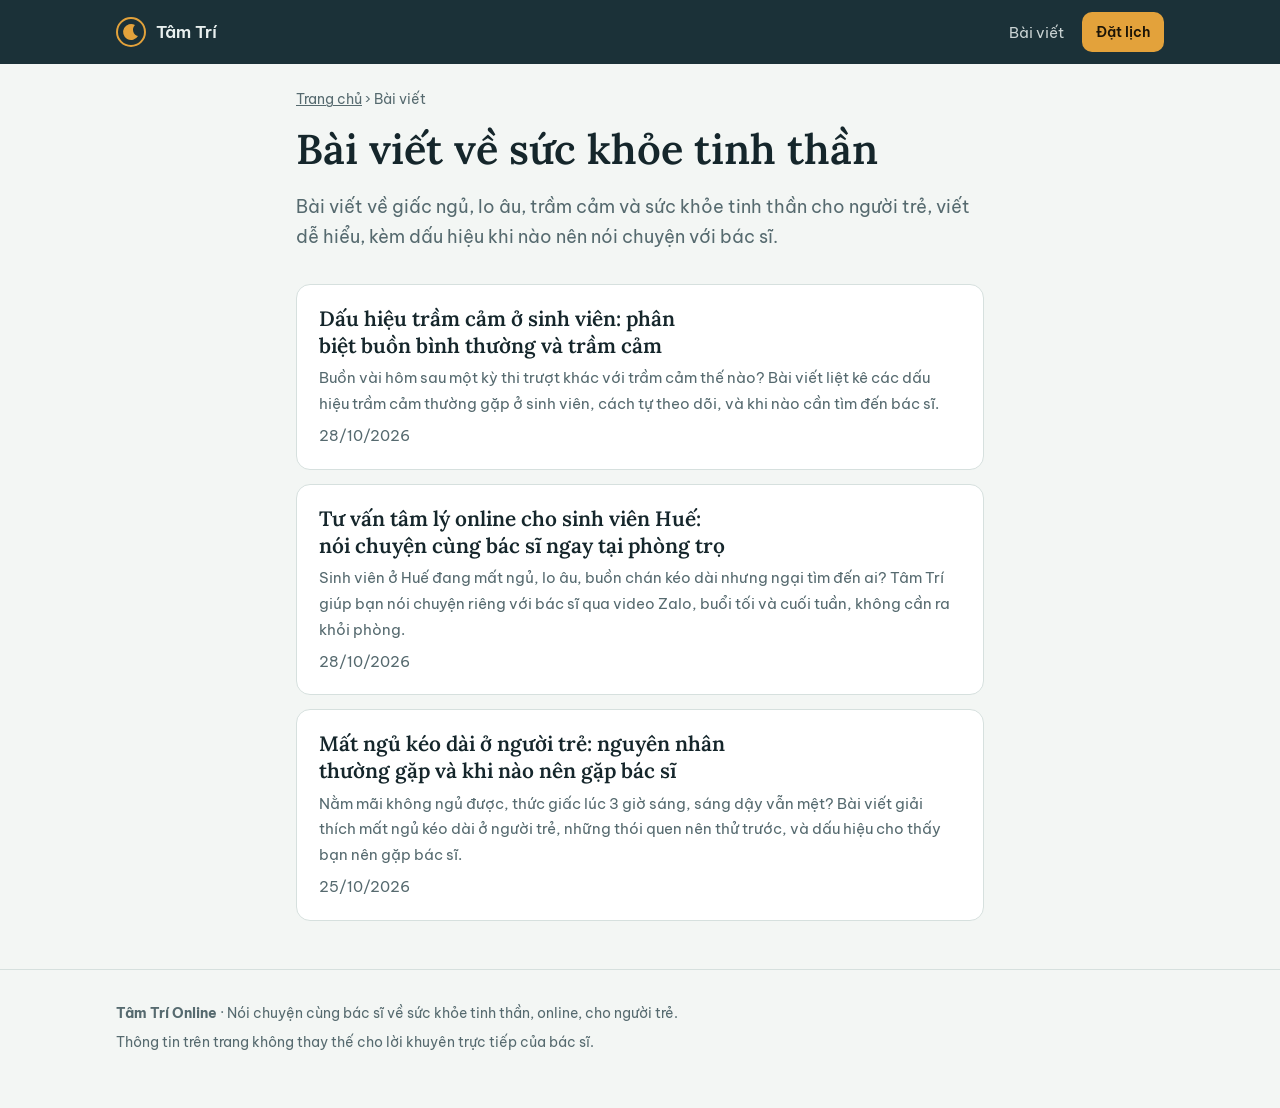
==== bai-viet/index.html @ 5c96f484 "Thêm cụm bài SEO cho sinh viên Huế Một trang chính về tư vấn tâm lý online cho sinh viên Huế (đăng n" ====
<!doctype html>
<html lang="vi">
<head>
<meta charset="utf-8">
<meta name="viewport" content="width=device-width, initial-scale=1, viewport-fit=cover">
<title>Bài viết về sức khỏe tinh thần cho người trẻ | Tâm Trí Online</title>
<meta name="description" content="Bài viết về giấc ngủ, lo âu, trầm cảm và sức khỏe tinh thần cho người trẻ, viết dễ hiểu, kèm dấu hiệu khi nào nên nói chuyện với bác sĩ.">
<link rel="canonical" href="https://tamtri.shopyte.vn/bai-viet/">
<meta property="og:type" content="website">
<meta property="og:title" content="Bài viết về sức khỏe tinh thần cho người trẻ | Tâm Trí Online">
<meta property="og:description" content="Bài viết về giấc ngủ, lo âu, trầm cảm và sức khỏe tinh thần cho người trẻ, viết dễ hiểu, kèm dấu hiệu khi nào nên nói chuyện với bác sĩ.">
<meta property="og:image" content="https://tamtri.shopyte.vn/bac-si-thu-hang.jpg">
<meta property="og:url" content="https://tamtri.shopyte.vn/bai-viet/">
<meta property="og:locale" content="vi_VN">
<meta property="og:site_name" content="Tâm Trí Online">
<meta name="twitter:card" content="summary_large_image">
<link rel="icon" href="../favicon.svg" type="image/svg+xml">
<link rel="stylesheet" href="https://fonts.googleapis.com/css2?family=Be+Vietnam+Pro:wght@400;500;600;700&family=Lora:ital,wght@0,500;0,600;1,500&display=swap">
<link rel="stylesheet" href="../assets/blog.css">
<script type="application/ld+json">{"@context":"https://schema.org","@type":"Blog","name":"Bài viết Tâm Trí Online","url":"https://tamtri.shopyte.vn/bai-viet/","inLanguage":"vi","blogPost":[{"@type":"BlogPosting","headline":"Dấu hiệu trầm cảm ở sinh viên: phân biệt buồn bình thường và trầm cảm","url":"https://tamtri.shopyte.vn/bai-viet/dau-hieu-tram-cam-o-sinh-vien/","datePublished":"2026-10-28"},{"@type":"BlogPosting","headline":"Tư vấn tâm lý online cho sinh viên Huế: nói chuyện cùng bác sĩ ngay tại phòng trọ","url":"https://tamtri.shopyte.vn/bai-viet/tu-van-tam-ly-sinh-vien-hue/","datePublished":"2026-10-28"},{"@type":"BlogPosting","headline":"Mất ngủ kéo dài ở người trẻ: nguyên nhân thường gặp và khi nào nên gặp bác sĩ","url":"https://tamtri.shopyte.vn/bai-viet/mat-ngu-keo-dai/","datePublished":"2026-10-25"}]}</script>
</head>
<body>
<nav class="nav" aria-label="Điều hướng">
  <div class="wrap">
    <a class="brand" href="../">
      <svg width="30" height="30" viewBox="0 0 30 30" aria-hidden="true"><circle cx="15" cy="15" r="14" fill="none" stroke="var(--lamp)" stroke-width="2"/><path d="M19 8a8 8 0 1 0 3 11 6.5 6.5 0 0 1-3-11z" fill="var(--lamp)"/></svg>
      Tâm Trí
    </a>
    <div class="nav-links">
      <a href="../bai-viet/">Bài viết</a>
      <a class="btn small" href="../dat-lich/">Đặt lịch</a>
    </div>
  </div>
</nav>
<main class="wrap narrow">
  <div class="crumbs"><a href="../">Trang chủ</a> › Bài viết</div>
  <h1>Bài viết về sức khỏe tinh thần</h1>
  <p class="sapo">Bài viết về giấc ngủ, lo âu, trầm cảm và sức khỏe tinh thần cho người trẻ, viết dễ hiểu, kèm dấu hiệu khi nào nên nói chuyện với bác sĩ.</p>
  <div class="list" style="margin-top:24px"><a class="card" href="https://tamtri.shopyte.vn/bai-viet/dau-hieu-tram-cam-o-sinh-vien/"><h2>Dấu hiệu trầm cảm ở sinh viên: phân biệt buồn bình thường và trầm cảm</h2><p>Buồn vài hôm sau một kỳ thi trượt khác với trầm cảm thế nào? Bài viết liệt kê các dấu hiệu trầm cảm thường gặp ở sinh viên, cách tự theo dõi, và khi nào cần tìm đến bác sĩ.</p><p class="meta">28/10/2026</p></a>
<a class="card" href="https://tamtri.shopyte.vn/bai-viet/tu-van-tam-ly-sinh-vien-hue/"><h2>Tư vấn tâm lý online cho sinh viên Huế: nói chuyện cùng bác sĩ ngay tại phòng trọ</h2><p>Sinh viên ở Huế đang mất ngủ, lo âu, buồn chán kéo dài nhưng ngại tìm đến ai? Tâm Trí giúp bạn nói chuyện riêng với bác sĩ qua video Zalo, buổi tối và cuối tuần, không cần ra khỏi phòng.</p><p class="meta">28/10/2026</p></a>
<a class="card" href="https://tamtri.shopyte.vn/bai-viet/mat-ngu-keo-dai/"><h2>Mất ngủ kéo dài ở người trẻ: nguyên nhân thường gặp và khi nào nên gặp bác sĩ</h2><p>Nằm mãi không ngủ được, thức giấc lúc 3 giờ sáng, sáng dậy vẫn mệt? Bài viết giải thích mất ngủ kéo dài ở người trẻ, những thói quen nên thử trước, và dấu hiệu cho thấy bạn nên gặp bác sĩ.</p><p class="meta">25/10/2026</p></a></div>
</main>
<footer>
  <div class="wrap">
    <p><b>Tâm Trí Online</b> · Nói chuyện cùng bác sĩ về sức khỏe tinh thần, online, cho người trẻ.</p>
    <p>Thông tin trên trang không thay thế cho lời khuyên trực tiếp của bác sĩ.</p>
  </div>
</footer>
</body>
</html>
---- assets/blog.css ----
/* Tâm Trí: style cho mục Bài viết, cùng bảng màu với trang chính */
[hidden] { display: none !important; }
:root {
  --paper: #f3f6f4; --surface: #ffffff; --ink: #15262b; --muted: #566a6f; --line: #d6e0de;
  --teal: #2b6970; --teal-soft: #dfecec; --lamp: #e3a23b; --lamp-soft: #fbefd9;
  --night: #1b3138; --night-ink: #e9f0ef; --danger: #b3261e; --danger-soft: #fbe7e5;
  --font-display: "Lora", Georgia, serif;
  --font-body: "Be Vietnam Pro", system-ui, -apple-system, "Segoe UI", sans-serif;
}
@media (prefers-color-scheme: dark) {
  :root:not([data-theme="light"]) {
    --paper: #0f1a1d; --surface: #162427; --ink: #e5eded; --muted: #9db0b1; --line: #29393c;
    --teal: #74b8be; --teal-soft: #1c3336; --lamp: #f0b85a; --lamp-soft: #3a2e17;
    --night: #0b1416; --night-ink: #e5eded; --danger: #f08a80; --danger-soft: #3b1f1d;
    color-scheme: dark;
  }
}
:root[data-theme="dark"] {
  --paper: #0f1a1d; --surface: #162427; --ink: #e5eded; --muted: #9db0b1; --line: #29393c;
  --teal: #74b8be; --teal-soft: #1c3336; --lamp: #f0b85a; --lamp-soft: #3a2e17;
  --night: #0b1416; --night-ink: #e5eded; --danger: #f08a80; --danger-soft: #3b1f1d;
  color-scheme: dark;
}
* { box-sizing: border-box; }
body { margin: 0; background: var(--paper); color: var(--ink); font-family: var(--font-body); font-size: 17px; line-height: 1.7; }
img { max-width: 100%; }
a { color: var(--teal); }
:focus-visible { outline: 2px solid var(--lamp); outline-offset: 3px; }
.wrap { max-width: 1080px; margin: 0 auto; padding-inline: max(16px, env(safe-area-inset-left, 0px)) max(16px, env(safe-area-inset-right, 0px)); }
.narrow { max-width: 720px; }

.nav { background: var(--night); color: var(--night-ink); position: sticky; top: 0; z-index: 5; }
.nav .wrap { display: flex; align-items: center; justify-content: space-between; gap: 12px; padding-block: 12px; }
.brand { display: flex; align-items: center; gap: 10px; font-weight: 600; color: var(--night-ink); text-decoration: none; }
.nav-links { display: flex; gap: 18px; align-items: center; font-size: 0.92rem; }
.nav-links a:not(.btn) { color: var(--night-ink); text-decoration: none; opacity: 0.85; }
.btn { display: inline-flex; align-items: center; gap: 8px; background: var(--lamp); color: #1b1407; font-weight: 600; text-decoration: none; padding: 12px 20px; border-radius: 10px; font-size: 1rem; }
.btn.small { padding: 8px 14px; font-size: 0.9rem; }

.crumbs { font-size: 0.85rem; color: var(--muted); padding-top: 24px; }
.crumbs a { color: var(--muted); }
h1, h2, h3 { text-wrap: balance; }
h1 { font-family: var(--font-display); font-weight: 600; font-size: clamp(1.9rem, 4.6vw, 2.6rem); line-height: 1.2; margin: 12px 0 10px; }
.meta { font-size: 0.88rem; color: var(--muted); }
.sapo { font-size: 1.12rem; color: var(--muted); margin: 18px 0 0; }

article { padding-bottom: 32px; }
article h2 { font-family: var(--font-display); font-weight: 600; font-size: 1.5rem; line-height: 1.3; margin: 40px 0 10px; }
article h3 { font-size: 1.1rem; margin: 28px 0 6px; }
article p, article ul, article ol { margin: 0 0 16px; }
article li { margin-bottom: 6px; }
article blockquote { margin: 20px 0; padding: 14px 18px; border-left: 3px solid var(--lamp); background: var(--lamp-soft); border-radius: 0 10px 10px 0; }
article blockquote p:last-child { margin: 0; }

.toc { background: var(--surface); border: 1px solid var(--line); border-radius: 12px; padding: 14px 18px; margin: 24px 0; font-size: 0.95rem; }
.toc b { display: block; margin-bottom: 6px; }
.toc ol { margin: 0; padding-left: 20px; }

.sos { background: var(--danger-soft); border-radius: 12px; padding: 16px 18px; margin: 28px 0; }
.sos b { color: var(--danger); }
.nudge { margin: 32px 0; padding: 20px 22px; border-radius: 14px; background: var(--surface); border: 1px solid var(--line); display: grid; gap: 14px; justify-items: start; }
.nudge p { margin: 0; }
.author { display: grid; grid-template-columns: 56px 1fr; gap: 14px; align-items: center; font-size: 0.92rem; color: var(--muted); border-top: 1px solid var(--line); padding-top: 20px; }
.author img { width: 56px; height: 56px; border-radius: 50%; object-fit: cover; object-position: top; }
.disclaimer { font-size: 0.85rem; color: var(--muted); }
.sources { font-size: 0.9rem; color: var(--muted); }

.list { display: grid; gap: 14px; padding-block: 8px 48px; }
.card { background: var(--surface); border: 1px solid var(--line); border-radius: 14px; padding: 20px 22px; display: grid; gap: 6px; text-decoration: none; color: var(--ink); }
.card h2 { font-family: var(--font-display); font-weight: 600; font-size: 1.3rem; line-height: 1.3; margin: 0; color: var(--ink); }
.card p { margin: 0; color: var(--muted); font-size: 0.95rem; }
.card:hover h2 { color: var(--teal); }
.related { margin-top: 32px; }
.related h2 { font-size: 1.2rem; }

footer { padding-block: 32px 48px; font-size: 0.85rem; color: var(--muted); border-top: 1px solid var(--line); }
footer p { margin: 0 0 6px; }
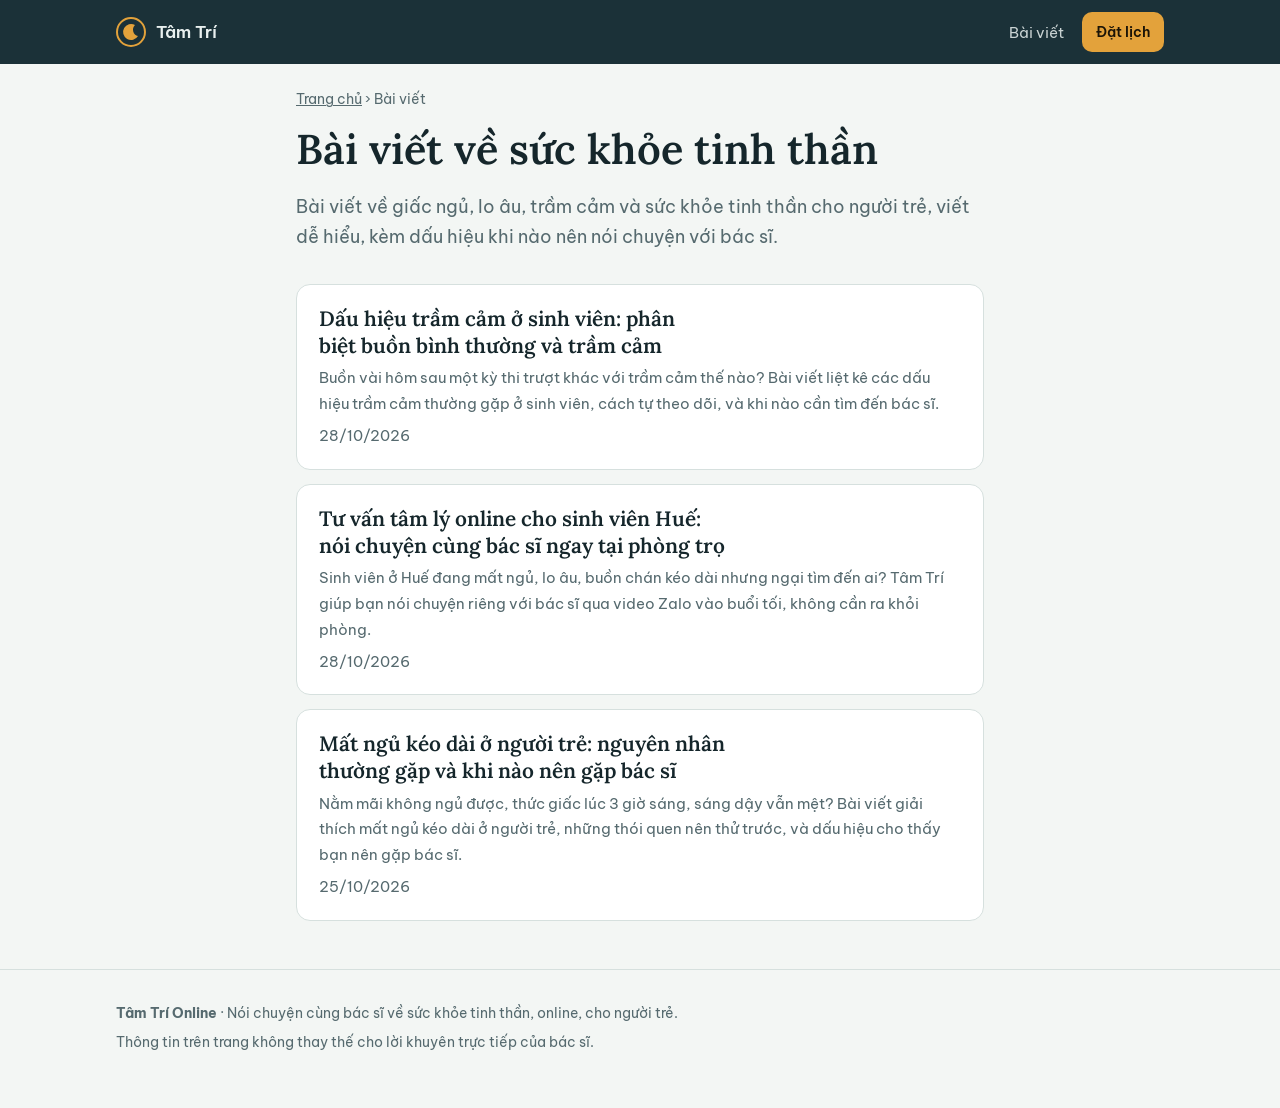
==== commit ff4d08f3: "Đổi lịch tư vấn trong bài viết: tối thứ Ba, Năm, Bảy Co-Authored-By: Claude Opus 5.5 <noreply@anthro" ====
--- a/bai-viet/index.html
+++ b/bai-viet/index.html
@@ -5,19 +5,19 @@
 <meta name="viewport" content="width=device-width, initial-scale=1, viewport-fit=cover">
 <title>Bài viết về sức khỏe tinh thần cho người trẻ | Tâm Trí Online</title>
 <meta name="description" content="Bài viết về giấc ngủ, lo âu, trầm cảm và sức khỏe tinh thần cho người trẻ, viết dễ hiểu, kèm dấu hiệu khi nào nên nói chuyện với bác sĩ.">
-<link rel="canonical" href="https://tamtri.shopyte.vn/bai-viet/">
+<link rel="canonical" href="https://tamtri.vn/bai-viet/">
 <meta property="og:type" content="website">
 <meta property="og:title" content="Bài viết về sức khỏe tinh thần cho người trẻ | Tâm Trí Online">
 <meta property="og:description" content="Bài viết về giấc ngủ, lo âu, trầm cảm và sức khỏe tinh thần cho người trẻ, viết dễ hiểu, kèm dấu hiệu khi nào nên nói chuyện với bác sĩ.">
-<meta property="og:image" content="https://tamtri.shopyte.vn/bac-si-thu-hang.jpg">
-<meta property="og:url" content="https://tamtri.shopyte.vn/bai-viet/">
+<meta property="og:image" content="https://tamtri.vn/bac-si-thu-hang.jpg">
+<meta property="og:url" content="https://tamtri.vn/bai-viet/">
 <meta property="og:locale" content="vi_VN">
 <meta property="og:site_name" content="Tâm Trí Online">
 <meta name="twitter:card" content="summary_large_image">
 <link rel="icon" href="../favicon.svg" type="image/svg+xml">
 <link rel="stylesheet" href="https://fonts.googleapis.com/css2?family=Be+Vietnam+Pro:wght@400;500;600;700&family=Lora:ital,wght@0,500;0,600;1,500&display=swap">
 <link rel="stylesheet" href="../assets/blog.css">
-<script type="application/ld+json">{"@context":"https://schema.org","@type":"Blog","name":"Bài viết Tâm Trí Online","url":"https://tamtri.shopyte.vn/bai-viet/","inLanguage":"vi","blogPost":[{"@type":"BlogPosting","headline":"Dấu hiệu trầm cảm ở sinh viên: phân biệt buồn bình thường và trầm cảm","url":"https://tamtri.shopyte.vn/bai-viet/dau-hieu-tram-cam-o-sinh-vien/","datePublished":"2026-10-28"},{"@type":"BlogPosting","headline":"Tư vấn tâm lý online cho sinh viên Huế: nói chuyện cùng bác sĩ ngay tại phòng trọ","url":"https://tamtri.shopyte.vn/bai-viet/tu-van-tam-ly-sinh-vien-hue/","datePublished":"2026-10-28"},{"@type":"BlogPosting","headline":"Mất ngủ kéo dài ở người trẻ: nguyên nhân thường gặp và khi nào nên gặp bác sĩ","url":"https://tamtri.shopyte.vn/bai-viet/mat-ngu-keo-dai/","datePublished":"2026-10-25"}]}</script>
+<script type="application/ld+json">{"@context":"https://schema.org","@type":"Blog","name":"Bài viết Tâm Trí Online","url":"https://tamtri.vn/bai-viet/","inLanguage":"vi","blogPost":[{"@type":"BlogPosting","headline":"Dấu hiệu trầm cảm ở sinh viên: phân biệt buồn bình thường và trầm cảm","url":"https://tamtri.vn/bai-viet/dau-hieu-tram-cam-o-sinh-vien/","datePublished":"2026-10-28"},{"@type":"BlogPosting","headline":"Tư vấn tâm lý online cho sinh viên Huế: nói chuyện cùng bác sĩ ngay tại phòng trọ","url":"https://tamtri.vn/bai-viet/tu-van-tam-ly-sinh-vien-hue/","datePublished":"2026-10-28"},{"@type":"BlogPosting","headline":"Mất ngủ kéo dài ở người trẻ: nguyên nhân thường gặp và khi nào nên gặp bác sĩ","url":"https://tamtri.vn/bai-viet/mat-ngu-keo-dai/","datePublished":"2026-10-25"}]}</script>
 </head>
 <body>
 <nav class="nav" aria-label="Điều hướng">
@@ -36,9 +36,9 @@
   <div class="crumbs"><a href="../">Trang chủ</a> › Bài viết</div>
   <h1>Bài viết về sức khỏe tinh thần</h1>
   <p class="sapo">Bài viết về giấc ngủ, lo âu, trầm cảm và sức khỏe tinh thần cho người trẻ, viết dễ hiểu, kèm dấu hiệu khi nào nên nói chuyện với bác sĩ.</p>
-  <div class="list" style="margin-top:24px"><a class="card" href="https://tamtri.shopyte.vn/bai-viet/dau-hieu-tram-cam-o-sinh-vien/"><h2>Dấu hiệu trầm cảm ở sinh viên: phân biệt buồn bình thường và trầm cảm</h2><p>Buồn vài hôm sau một kỳ thi trượt khác với trầm cảm thế nào? Bài viết liệt kê các dấu hiệu trầm cảm thường gặp ở sinh viên, cách tự theo dõi, và khi nào cần tìm đến bác sĩ.</p><p class="meta">28/10/2026</p></a>
-<a class="card" href="https://tamtri.shopyte.vn/bai-viet/tu-van-tam-ly-sinh-vien-hue/"><h2>Tư vấn tâm lý online cho sinh viên Huế: nói chuyện cùng bác sĩ ngay tại phòng trọ</h2><p>Sinh viên ở Huế đang mất ngủ, lo âu, buồn chán kéo dài nhưng ngại tìm đến ai? Tâm Trí giúp bạn nói chuyện riêng với bác sĩ qua video Zalo, buổi tối và cuối tuần, không cần ra khỏi phòng.</p><p class="meta">28/10/2026</p></a>
-<a class="card" href="https://tamtri.shopyte.vn/bai-viet/mat-ngu-keo-dai/"><h2>Mất ngủ kéo dài ở người trẻ: nguyên nhân thường gặp và khi nào nên gặp bác sĩ</h2><p>Nằm mãi không ngủ được, thức giấc lúc 3 giờ sáng, sáng dậy vẫn mệt? Bài viết giải thích mất ngủ kéo dài ở người trẻ, những thói quen nên thử trước, và dấu hiệu cho thấy bạn nên gặp bác sĩ.</p><p class="meta">25/10/2026</p></a></div>
+  <div class="list" style="margin-top:24px"><a class="card" href="https://tamtri.vn/bai-viet/dau-hieu-tram-cam-o-sinh-vien/"><h2>Dấu hiệu trầm cảm ở sinh viên: phân biệt buồn bình thường và trầm cảm</h2><p>Buồn vài hôm sau một kỳ thi trượt khác với trầm cảm thế nào? Bài viết liệt kê các dấu hiệu trầm cảm thường gặp ở sinh viên, cách tự theo dõi, và khi nào cần tìm đến bác sĩ.</p><p class="meta">28/10/2026</p></a>
+<a class="card" href="https://tamtri.vn/bai-viet/tu-van-tam-ly-sinh-vien-hue/"><h2>Tư vấn tâm lý online cho sinh viên Huế: nói chuyện cùng bác sĩ ngay tại phòng trọ</h2><p>Sinh viên ở Huế đang mất ngủ, lo âu, buồn chán kéo dài nhưng ngại tìm đến ai? Tâm Trí giúp bạn nói chuyện riêng với bác sĩ qua video Zalo vào buổi tối, không cần ra khỏi phòng.</p><p class="meta">28/10/2026</p></a>
+<a class="card" href="https://tamtri.vn/bai-viet/mat-ngu-keo-dai/"><h2>Mất ngủ kéo dài ở người trẻ: nguyên nhân thường gặp và khi nào nên gặp bác sĩ</h2><p>Nằm mãi không ngủ được, thức giấc lúc 3 giờ sáng, sáng dậy vẫn mệt? Bài viết giải thích mất ngủ kéo dài ở người trẻ, những thói quen nên thử trước, và dấu hiệu cho thấy bạn nên gặp bác sĩ.</p><p class="meta">25/10/2026</p></a></div>
 </main>
 <footer>
   <div class="wrap">
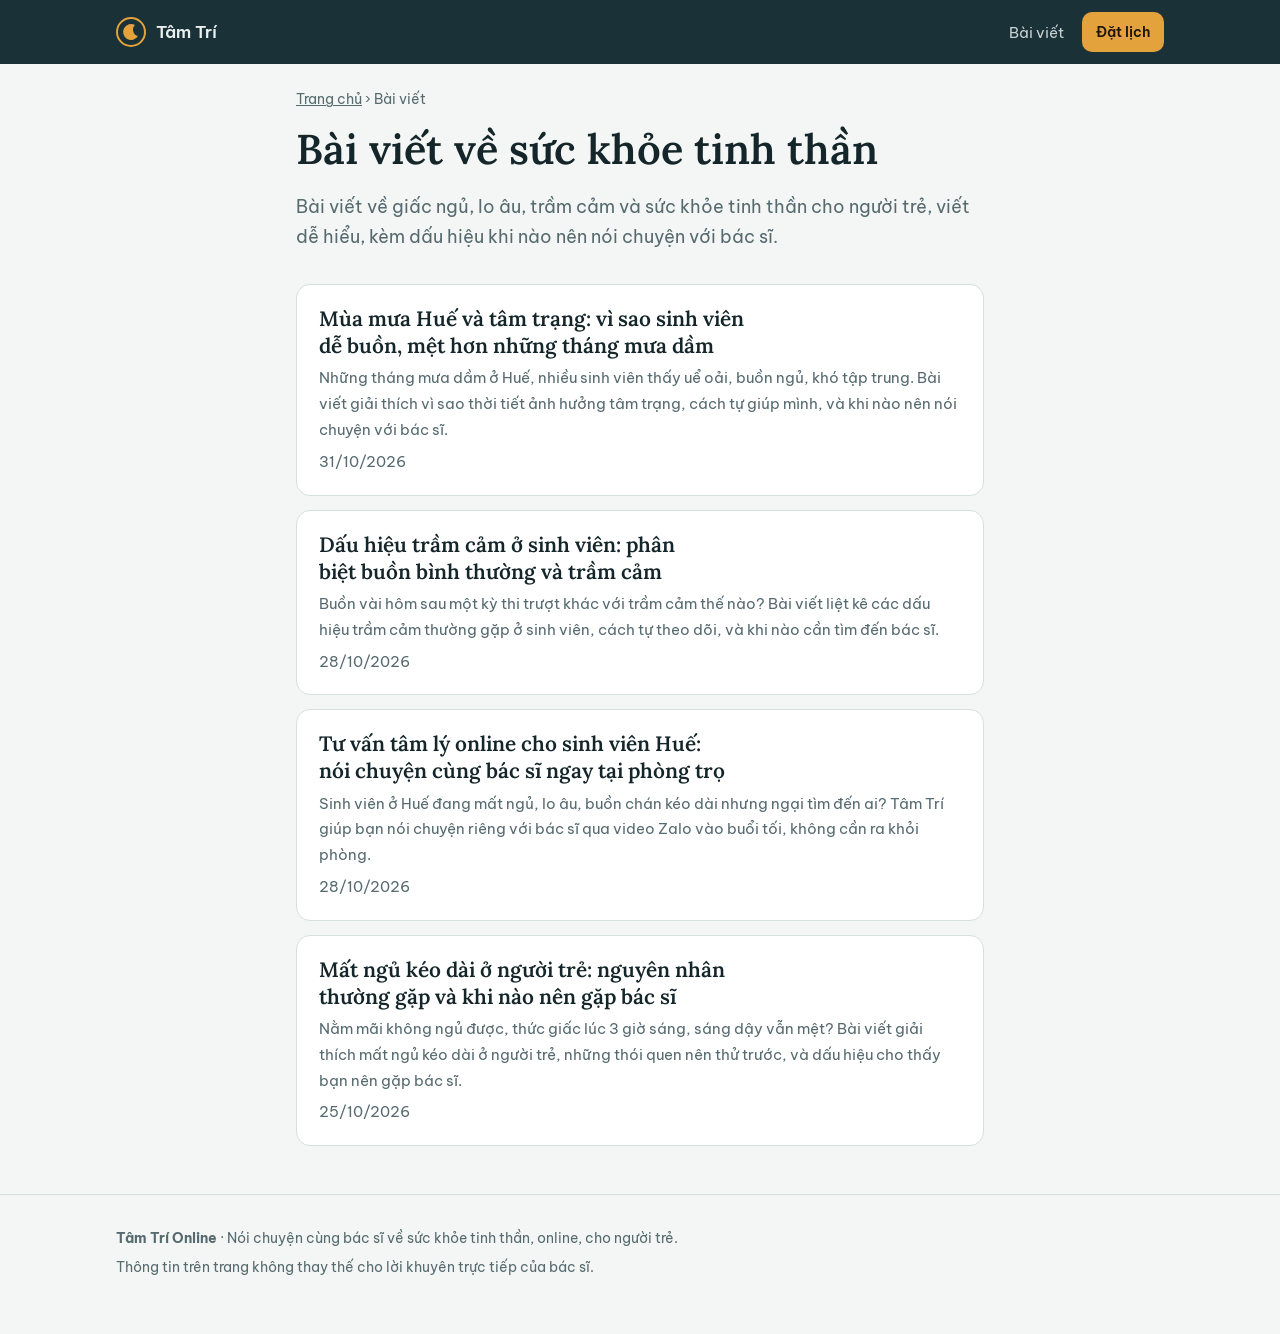
==== commit 9fe66de6: "Xuất bản bài viết 2026-10-31" ====
--- a/bai-viet/index.html
+++ b/bai-viet/index.html
@@ -17,7 +17,7 @@
 <link rel="icon" href="../favicon.svg" type="image/svg+xml">
 <link rel="stylesheet" href="https://fonts.googleapis.com/css2?family=Be+Vietnam+Pro:wght@400;500;600;700&family=Lora:ital,wght@0,500;0,600;1,500&display=swap">
 <link rel="stylesheet" href="../assets/blog.css">
-<script type="application/ld+json">{"@context":"https://schema.org","@type":"Blog","name":"Bài viết Tâm Trí Online","url":"https://tamtri.vn/bai-viet/","inLanguage":"vi","blogPost":[{"@type":"BlogPosting","headline":"Dấu hiệu trầm cảm ở sinh viên: phân biệt buồn bình thường và trầm cảm","url":"https://tamtri.vn/bai-viet/dau-hieu-tram-cam-o-sinh-vien/","datePublished":"2026-10-28"},{"@type":"BlogPosting","headline":"Tư vấn tâm lý online cho sinh viên Huế: nói chuyện cùng bác sĩ ngay tại phòng trọ","url":"https://tamtri.vn/bai-viet/tu-van-tam-ly-sinh-vien-hue/","datePublished":"2026-10-28"},{"@type":"BlogPosting","headline":"Mất ngủ kéo dài ở người trẻ: nguyên nhân thường gặp và khi nào nên gặp bác sĩ","url":"https://tamtri.vn/bai-viet/mat-ngu-keo-dai/","datePublished":"2026-10-25"}]}</script>
+<script type="application/ld+json">{"@context":"https://schema.org","@type":"Blog","name":"Bài viết Tâm Trí Online","url":"https://tamtri.vn/bai-viet/","inLanguage":"vi","blogPost":[{"@type":"BlogPosting","headline":"Mùa mưa Huế và tâm trạng: vì sao sinh viên dễ buồn, mệt hơn những tháng mưa dầm","url":"https://tamtri.vn/bai-viet/mua-mua-hue-va-tam-trang/","datePublished":"2026-10-31"},{"@type":"BlogPosting","headline":"Dấu hiệu trầm cảm ở sinh viên: phân biệt buồn bình thường và trầm cảm","url":"https://tamtri.vn/bai-viet/dau-hieu-tram-cam-o-sinh-vien/","datePublished":"2026-10-28"},{"@type":"BlogPosting","headline":"Tư vấn tâm lý online cho sinh viên Huế: nói chuyện cùng bác sĩ ngay tại phòng trọ","url":"https://tamtri.vn/bai-viet/tu-van-tam-ly-sinh-vien-hue/","datePublished":"2026-10-28"},{"@type":"BlogPosting","headline":"Mất ngủ kéo dài ở người trẻ: nguyên nhân thường gặp và khi nào nên gặp bác sĩ","url":"https://tamtri.vn/bai-viet/mat-ngu-keo-dai/","datePublished":"2026-10-25"}]}</script>
 </head>
 <body>
 <nav class="nav" aria-label="Điều hướng">
@@ -36,7 +36,8 @@
   <div class="crumbs"><a href="../">Trang chủ</a> › Bài viết</div>
   <h1>Bài viết về sức khỏe tinh thần</h1>
   <p class="sapo">Bài viết về giấc ngủ, lo âu, trầm cảm và sức khỏe tinh thần cho người trẻ, viết dễ hiểu, kèm dấu hiệu khi nào nên nói chuyện với bác sĩ.</p>
-  <div class="list" style="margin-top:24px"><a class="card" href="https://tamtri.vn/bai-viet/dau-hieu-tram-cam-o-sinh-vien/"><h2>Dấu hiệu trầm cảm ở sinh viên: phân biệt buồn bình thường và trầm cảm</h2><p>Buồn vài hôm sau một kỳ thi trượt khác với trầm cảm thế nào? Bài viết liệt kê các dấu hiệu trầm cảm thường gặp ở sinh viên, cách tự theo dõi, và khi nào cần tìm đến bác sĩ.</p><p class="meta">28/10/2026</p></a>
+  <div class="list" style="margin-top:24px"><a class="card" href="https://tamtri.vn/bai-viet/mua-mua-hue-va-tam-trang/"><h2>Mùa mưa Huế và tâm trạng: vì sao sinh viên dễ buồn, mệt hơn những tháng mưa dầm</h2><p>Những tháng mưa dầm ở Huế, nhiều sinh viên thấy uể oải, buồn ngủ, khó tập trung. Bài viết giải thích vì sao thời tiết ảnh hưởng tâm trạng, cách tự giúp mình, và khi nào nên nói chuyện với bác sĩ.</p><p class="meta">31/10/2026</p></a>
+<a class="card" href="https://tamtri.vn/bai-viet/dau-hieu-tram-cam-o-sinh-vien/"><h2>Dấu hiệu trầm cảm ở sinh viên: phân biệt buồn bình thường và trầm cảm</h2><p>Buồn vài hôm sau một kỳ thi trượt khác với trầm cảm thế nào? Bài viết liệt kê các dấu hiệu trầm cảm thường gặp ở sinh viên, cách tự theo dõi, và khi nào cần tìm đến bác sĩ.</p><p class="meta">28/10/2026</p></a>
 <a class="card" href="https://tamtri.vn/bai-viet/tu-van-tam-ly-sinh-vien-hue/"><h2>Tư vấn tâm lý online cho sinh viên Huế: nói chuyện cùng bác sĩ ngay tại phòng trọ</h2><p>Sinh viên ở Huế đang mất ngủ, lo âu, buồn chán kéo dài nhưng ngại tìm đến ai? Tâm Trí giúp bạn nói chuyện riêng với bác sĩ qua video Zalo vào buổi tối, không cần ra khỏi phòng.</p><p class="meta">28/10/2026</p></a>
 <a class="card" href="https://tamtri.vn/bai-viet/mat-ngu-keo-dai/"><h2>Mất ngủ kéo dài ở người trẻ: nguyên nhân thường gặp và khi nào nên gặp bác sĩ</h2><p>Nằm mãi không ngủ được, thức giấc lúc 3 giờ sáng, sáng dậy vẫn mệt? Bài viết giải thích mất ngủ kéo dài ở người trẻ, những thói quen nên thử trước, và dấu hiệu cho thấy bạn nên gặp bác sĩ.</p><p class="meta">25/10/2026</p></a></div>
 </main>
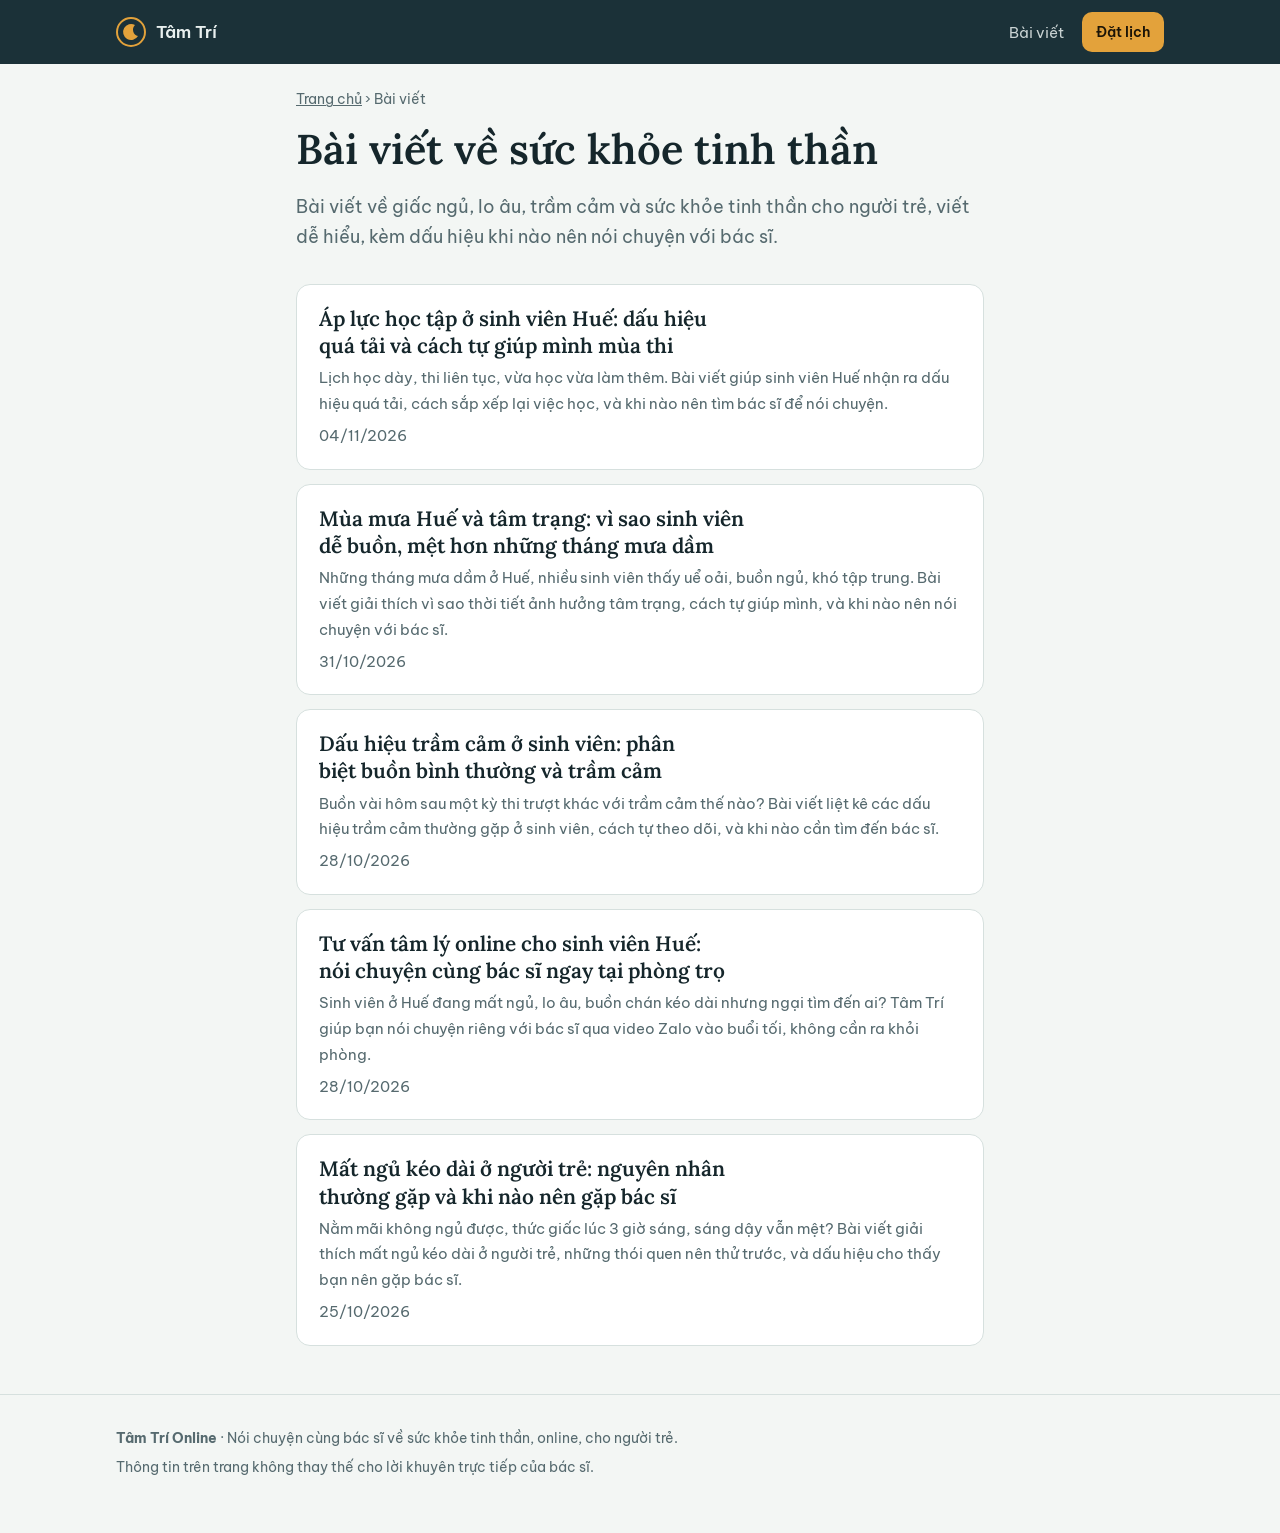
==== commit e2a33731: "Xuất bản bài viết 2026-11-04" ====
--- a/bai-viet/index.html
+++ b/bai-viet/index.html
@@ -17,7 +17,7 @@
 <link rel="icon" href="../favicon.svg" type="image/svg+xml">
 <link rel="stylesheet" href="https://fonts.googleapis.com/css2?family=Be+Vietnam+Pro:wght@400;500;600;700&family=Lora:ital,wght@0,500;0,600;1,500&display=swap">
 <link rel="stylesheet" href="../assets/blog.css">
-<script type="application/ld+json">{"@context":"https://schema.org","@type":"Blog","name":"Bài viết Tâm Trí Online","url":"https://tamtri.vn/bai-viet/","inLanguage":"vi","blogPost":[{"@type":"BlogPosting","headline":"Mùa mưa Huế và tâm trạng: vì sao sinh viên dễ buồn, mệt hơn những tháng mưa dầm","url":"https://tamtri.vn/bai-viet/mua-mua-hue-va-tam-trang/","datePublished":"2026-10-31"},{"@type":"BlogPosting","headline":"Dấu hiệu trầm cảm ở sinh viên: phân biệt buồn bình thường và trầm cảm","url":"https://tamtri.vn/bai-viet/dau-hieu-tram-cam-o-sinh-vien/","datePublished":"2026-10-28"},{"@type":"BlogPosting","headline":"Tư vấn tâm lý online cho sinh viên Huế: nói chuyện cùng bác sĩ ngay tại phòng trọ","url":"https://tamtri.vn/bai-viet/tu-van-tam-ly-sinh-vien-hue/","datePublished":"2026-10-28"},{"@type":"BlogPosting","headline":"Mất ngủ kéo dài ở người trẻ: nguyên nhân thường gặp và khi nào nên gặp bác sĩ","url":"https://tamtri.vn/bai-viet/mat-ngu-keo-dai/","datePublished":"2026-10-25"}]}</script>
+<script type="application/ld+json">{"@context":"https://schema.org","@type":"Blog","name":"Bài viết Tâm Trí Online","url":"https://tamtri.vn/bai-viet/","inLanguage":"vi","blogPost":[{"@type":"BlogPosting","headline":"Áp lực học tập ở sinh viên Huế: dấu hiệu quá tải và cách tự giúp mình mùa thi","url":"https://tamtri.vn/bai-viet/ap-luc-hoc-tap-sinh-vien-hue/","datePublished":"2026-11-04"},{"@type":"BlogPosting","headline":"Mùa mưa Huế và tâm trạng: vì sao sinh viên dễ buồn, mệt hơn những tháng mưa dầm","url":"https://tamtri.vn/bai-viet/mua-mua-hue-va-tam-trang/","datePublished":"2026-10-31"},{"@type":"BlogPosting","headline":"Dấu hiệu trầm cảm ở sinh viên: phân biệt buồn bình thường và trầm cảm","url":"https://tamtri.vn/bai-viet/dau-hieu-tram-cam-o-sinh-vien/","datePublished":"2026-10-28"},{"@type":"BlogPosting","headline":"Tư vấn tâm lý online cho sinh viên Huế: nói chuyện cùng bác sĩ ngay tại phòng trọ","url":"https://tamtri.vn/bai-viet/tu-van-tam-ly-sinh-vien-hue/","datePublished":"2026-10-28"},{"@type":"BlogPosting","headline":"Mất ngủ kéo dài ở người trẻ: nguyên nhân thường gặp và khi nào nên gặp bác sĩ","url":"https://tamtri.vn/bai-viet/mat-ngu-keo-dai/","datePublished":"2026-10-25"}]}</script>
 </head>
 <body>
 <nav class="nav" aria-label="Điều hướng">
@@ -36,7 +36,8 @@
   <div class="crumbs"><a href="../">Trang chủ</a> › Bài viết</div>
   <h1>Bài viết về sức khỏe tinh thần</h1>
   <p class="sapo">Bài viết về giấc ngủ, lo âu, trầm cảm và sức khỏe tinh thần cho người trẻ, viết dễ hiểu, kèm dấu hiệu khi nào nên nói chuyện với bác sĩ.</p>
-  <div class="list" style="margin-top:24px"><a class="card" href="https://tamtri.vn/bai-viet/mua-mua-hue-va-tam-trang/"><h2>Mùa mưa Huế và tâm trạng: vì sao sinh viên dễ buồn, mệt hơn những tháng mưa dầm</h2><p>Những tháng mưa dầm ở Huế, nhiều sinh viên thấy uể oải, buồn ngủ, khó tập trung. Bài viết giải thích vì sao thời tiết ảnh hưởng tâm trạng, cách tự giúp mình, và khi nào nên nói chuyện với bác sĩ.</p><p class="meta">31/10/2026</p></a>
+  <div class="list" style="margin-top:24px"><a class="card" href="https://tamtri.vn/bai-viet/ap-luc-hoc-tap-sinh-vien-hue/"><h2>Áp lực học tập ở sinh viên Huế: dấu hiệu quá tải và cách tự giúp mình mùa thi</h2><p>Lịch học dày, thi liên tục, vừa học vừa làm thêm. Bài viết giúp sinh viên Huế nhận ra dấu hiệu quá tải, cách sắp xếp lại việc học, và khi nào nên tìm bác sĩ để nói chuyện.</p><p class="meta">04/11/2026</p></a>
+<a class="card" href="https://tamtri.vn/bai-viet/mua-mua-hue-va-tam-trang/"><h2>Mùa mưa Huế và tâm trạng: vì sao sinh viên dễ buồn, mệt hơn những tháng mưa dầm</h2><p>Những tháng mưa dầm ở Huế, nhiều sinh viên thấy uể oải, buồn ngủ, khó tập trung. Bài viết giải thích vì sao thời tiết ảnh hưởng tâm trạng, cách tự giúp mình, và khi nào nên nói chuyện với bác sĩ.</p><p class="meta">31/10/2026</p></a>
 <a class="card" href="https://tamtri.vn/bai-viet/dau-hieu-tram-cam-o-sinh-vien/"><h2>Dấu hiệu trầm cảm ở sinh viên: phân biệt buồn bình thường và trầm cảm</h2><p>Buồn vài hôm sau một kỳ thi trượt khác với trầm cảm thế nào? Bài viết liệt kê các dấu hiệu trầm cảm thường gặp ở sinh viên, cách tự theo dõi, và khi nào cần tìm đến bác sĩ.</p><p class="meta">28/10/2026</p></a>
 <a class="card" href="https://tamtri.vn/bai-viet/tu-van-tam-ly-sinh-vien-hue/"><h2>Tư vấn tâm lý online cho sinh viên Huế: nói chuyện cùng bác sĩ ngay tại phòng trọ</h2><p>Sinh viên ở Huế đang mất ngủ, lo âu, buồn chán kéo dài nhưng ngại tìm đến ai? Tâm Trí giúp bạn nói chuyện riêng với bác sĩ qua video Zalo vào buổi tối, không cần ra khỏi phòng.</p><p class="meta">28/10/2026</p></a>
 <a class="card" href="https://tamtri.vn/bai-viet/mat-ngu-keo-dai/"><h2>Mất ngủ kéo dài ở người trẻ: nguyên nhân thường gặp và khi nào nên gặp bác sĩ</h2><p>Nằm mãi không ngủ được, thức giấc lúc 3 giờ sáng, sáng dậy vẫn mệt? Bài viết giải thích mất ngủ kéo dài ở người trẻ, những thói quen nên thử trước, và dấu hiệu cho thấy bạn nên gặp bác sĩ.</p><p class="meta">25/10/2026</p></a></div>
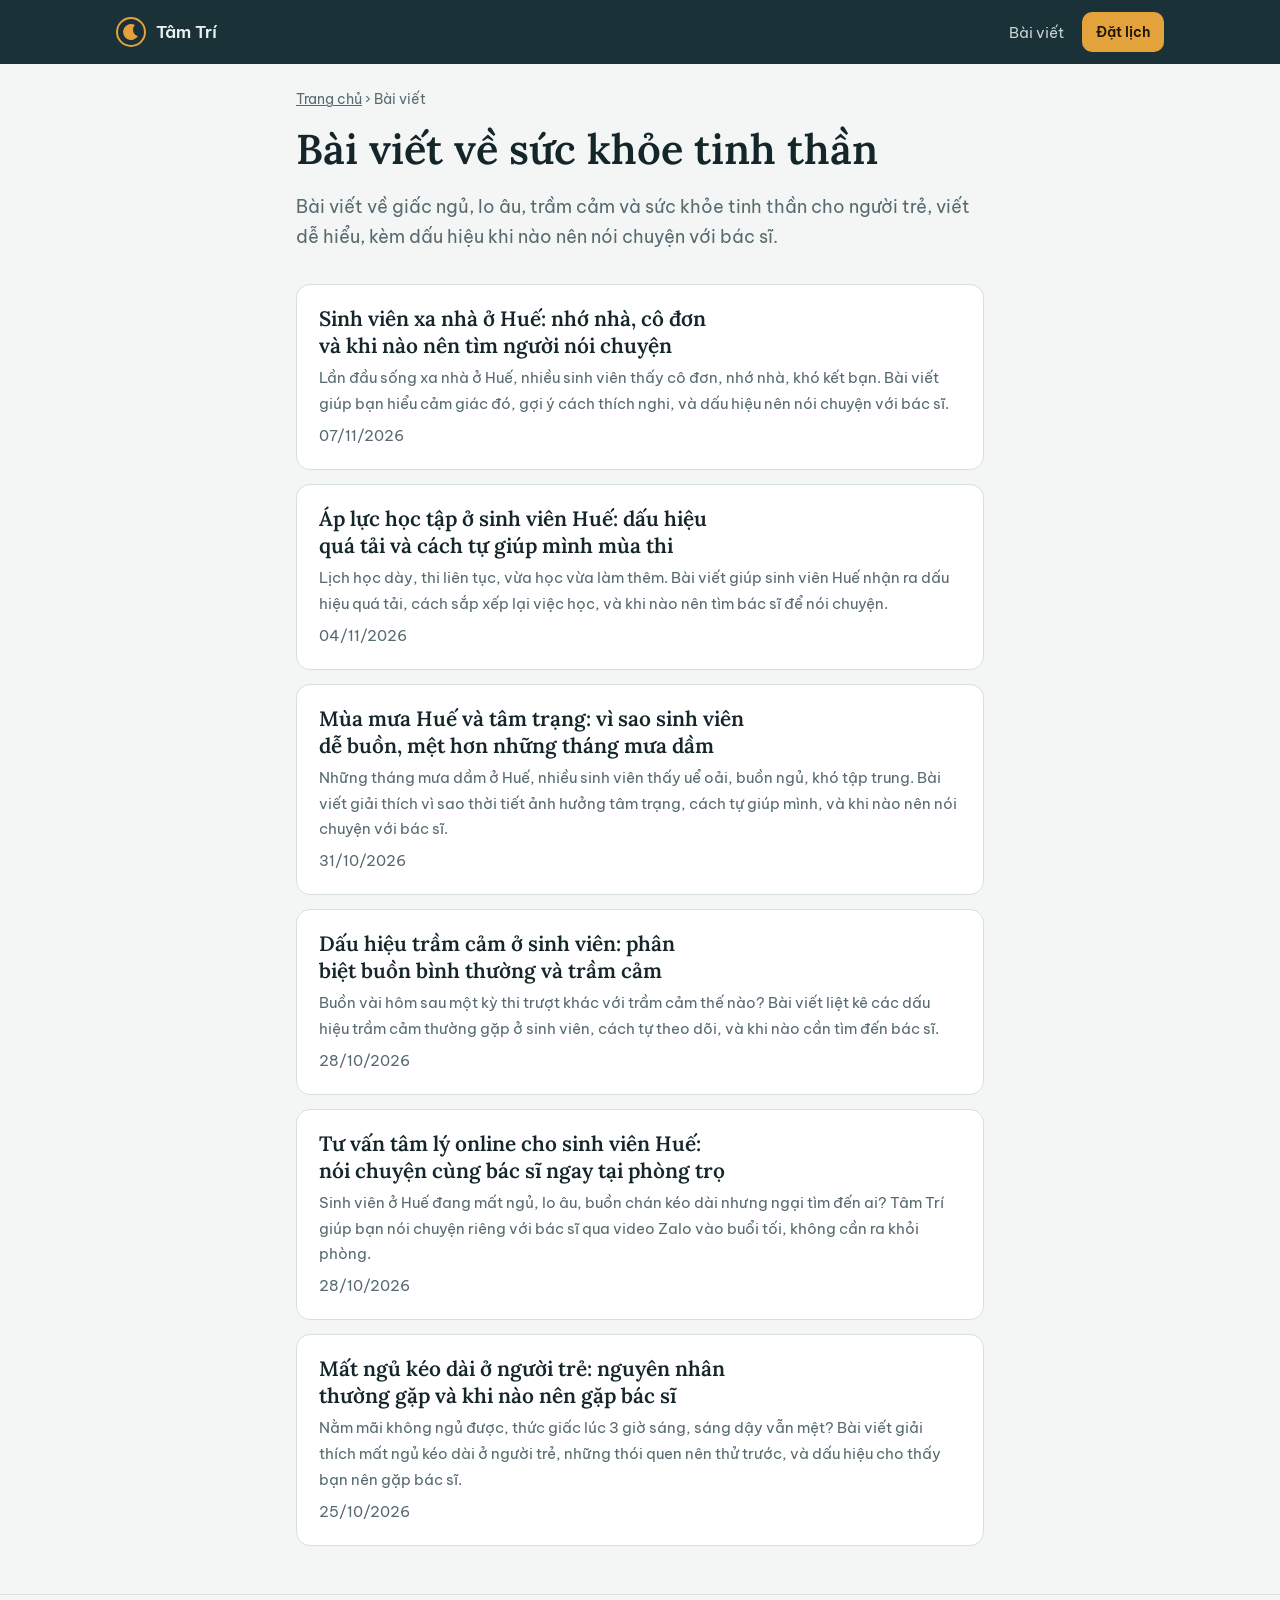
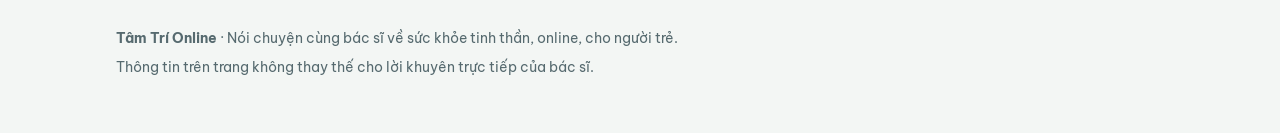
==== commit 5f58e5c9: "Xuất bản bài viết 2026-11-07" ====
--- a/bai-viet/index.html
+++ b/bai-viet/index.html
@@ -17,7 +17,7 @@
 <link rel="icon" href="../favicon.svg" type="image/svg+xml">
 <link rel="stylesheet" href="https://fonts.googleapis.com/css2?family=Be+Vietnam+Pro:wght@400;500;600;700&family=Lora:ital,wght@0,500;0,600;1,500&display=swap">
 <link rel="stylesheet" href="../assets/blog.css">
-<script type="application/ld+json">{"@context":"https://schema.org","@type":"Blog","name":"Bài viết Tâm Trí Online","url":"https://tamtri.vn/bai-viet/","inLanguage":"vi","blogPost":[{"@type":"BlogPosting","headline":"Áp lực học tập ở sinh viên Huế: dấu hiệu quá tải và cách tự giúp mình mùa thi","url":"https://tamtri.vn/bai-viet/ap-luc-hoc-tap-sinh-vien-hue/","datePublished":"2026-11-04"},{"@type":"BlogPosting","headline":"Mùa mưa Huế và tâm trạng: vì sao sinh viên dễ buồn, mệt hơn những tháng mưa dầm","url":"https://tamtri.vn/bai-viet/mua-mua-hue-va-tam-trang/","datePublished":"2026-10-31"},{"@type":"BlogPosting","headline":"Dấu hiệu trầm cảm ở sinh viên: phân biệt buồn bình thường và trầm cảm","url":"https://tamtri.vn/bai-viet/dau-hieu-tram-cam-o-sinh-vien/","datePublished":"2026-10-28"},{"@type":"BlogPosting","headline":"Tư vấn tâm lý online cho sinh viên Huế: nói chuyện cùng bác sĩ ngay tại phòng trọ","url":"https://tamtri.vn/bai-viet/tu-van-tam-ly-sinh-vien-hue/","datePublished":"2026-10-28"},{"@type":"BlogPosting","headline":"Mất ngủ kéo dài ở người trẻ: nguyên nhân thường gặp và khi nào nên gặp bác sĩ","url":"https://tamtri.vn/bai-viet/mat-ngu-keo-dai/","datePublished":"2026-10-25"}]}</script>
+<script type="application/ld+json">{"@context":"https://schema.org","@type":"Blog","name":"Bài viết Tâm Trí Online","url":"https://tamtri.vn/bai-viet/","inLanguage":"vi","blogPost":[{"@type":"BlogPosting","headline":"Sinh viên xa nhà ở Huế: nhớ nhà, cô đơn và khi nào nên tìm người nói chuyện","url":"https://tamtri.vn/bai-viet/sinh-vien-xa-nha-o-hue/","datePublished":"2026-11-07"},{"@type":"BlogPosting","headline":"Áp lực học tập ở sinh viên Huế: dấu hiệu quá tải và cách tự giúp mình mùa thi","url":"https://tamtri.vn/bai-viet/ap-luc-hoc-tap-sinh-vien-hue/","datePublished":"2026-11-04"},{"@type":"BlogPosting","headline":"Mùa mưa Huế và tâm trạng: vì sao sinh viên dễ buồn, mệt hơn những tháng mưa dầm","url":"https://tamtri.vn/bai-viet/mua-mua-hue-va-tam-trang/","datePublished":"2026-10-31"},{"@type":"BlogPosting","headline":"Dấu hiệu trầm cảm ở sinh viên: phân biệt buồn bình thường và trầm cảm","url":"https://tamtri.vn/bai-viet/dau-hieu-tram-cam-o-sinh-vien/","datePublished":"2026-10-28"},{"@type":"BlogPosting","headline":"Tư vấn tâm lý online cho sinh viên Huế: nói chuyện cùng bác sĩ ngay tại phòng trọ","url":"https://tamtri.vn/bai-viet/tu-van-tam-ly-sinh-vien-hue/","datePublished":"2026-10-28"},{"@type":"BlogPosting","headline":"Mất ngủ kéo dài ở người trẻ: nguyên nhân thường gặp và khi nào nên gặp bác sĩ","url":"https://tamtri.vn/bai-viet/mat-ngu-keo-dai/","datePublished":"2026-10-25"}]}</script>
 </head>
 <body>
 <nav class="nav" aria-label="Điều hướng">
@@ -36,7 +36,8 @@
   <div class="crumbs"><a href="../">Trang chủ</a> › Bài viết</div>
   <h1>Bài viết về sức khỏe tinh thần</h1>
   <p class="sapo">Bài viết về giấc ngủ, lo âu, trầm cảm và sức khỏe tinh thần cho người trẻ, viết dễ hiểu, kèm dấu hiệu khi nào nên nói chuyện với bác sĩ.</p>
-  <div class="list" style="margin-top:24px"><a class="card" href="https://tamtri.vn/bai-viet/ap-luc-hoc-tap-sinh-vien-hue/"><h2>Áp lực học tập ở sinh viên Huế: dấu hiệu quá tải và cách tự giúp mình mùa thi</h2><p>Lịch học dày, thi liên tục, vừa học vừa làm thêm. Bài viết giúp sinh viên Huế nhận ra dấu hiệu quá tải, cách sắp xếp lại việc học, và khi nào nên tìm bác sĩ để nói chuyện.</p><p class="meta">04/11/2026</p></a>
+  <div class="list" style="margin-top:24px"><a class="card" href="https://tamtri.vn/bai-viet/sinh-vien-xa-nha-o-hue/"><h2>Sinh viên xa nhà ở Huế: nhớ nhà, cô đơn và khi nào nên tìm người nói chuyện</h2><p>Lần đầu sống xa nhà ở Huế, nhiều sinh viên thấy cô đơn, nhớ nhà, khó kết bạn. Bài viết giúp bạn hiểu cảm giác đó, gợi ý cách thích nghi, và dấu hiệu nên nói chuyện với bác sĩ.</p><p class="meta">07/11/2026</p></a>
+<a class="card" href="https://tamtri.vn/bai-viet/ap-luc-hoc-tap-sinh-vien-hue/"><h2>Áp lực học tập ở sinh viên Huế: dấu hiệu quá tải và cách tự giúp mình mùa thi</h2><p>Lịch học dày, thi liên tục, vừa học vừa làm thêm. Bài viết giúp sinh viên Huế nhận ra dấu hiệu quá tải, cách sắp xếp lại việc học, và khi nào nên tìm bác sĩ để nói chuyện.</p><p class="meta">04/11/2026</p></a>
 <a class="card" href="https://tamtri.vn/bai-viet/mua-mua-hue-va-tam-trang/"><h2>Mùa mưa Huế và tâm trạng: vì sao sinh viên dễ buồn, mệt hơn những tháng mưa dầm</h2><p>Những tháng mưa dầm ở Huế, nhiều sinh viên thấy uể oải, buồn ngủ, khó tập trung. Bài viết giải thích vì sao thời tiết ảnh hưởng tâm trạng, cách tự giúp mình, và khi nào nên nói chuyện với bác sĩ.</p><p class="meta">31/10/2026</p></a>
 <a class="card" href="https://tamtri.vn/bai-viet/dau-hieu-tram-cam-o-sinh-vien/"><h2>Dấu hiệu trầm cảm ở sinh viên: phân biệt buồn bình thường và trầm cảm</h2><p>Buồn vài hôm sau một kỳ thi trượt khác với trầm cảm thế nào? Bài viết liệt kê các dấu hiệu trầm cảm thường gặp ở sinh viên, cách tự theo dõi, và khi nào cần tìm đến bác sĩ.</p><p class="meta">28/10/2026</p></a>
 <a class="card" href="https://tamtri.vn/bai-viet/tu-van-tam-ly-sinh-vien-hue/"><h2>Tư vấn tâm lý online cho sinh viên Huế: nói chuyện cùng bác sĩ ngay tại phòng trọ</h2><p>Sinh viên ở Huế đang mất ngủ, lo âu, buồn chán kéo dài nhưng ngại tìm đến ai? Tâm Trí giúp bạn nói chuyện riêng với bác sĩ qua video Zalo vào buổi tối, không cần ra khỏi phòng.</p><p class="meta">28/10/2026</p></a>
